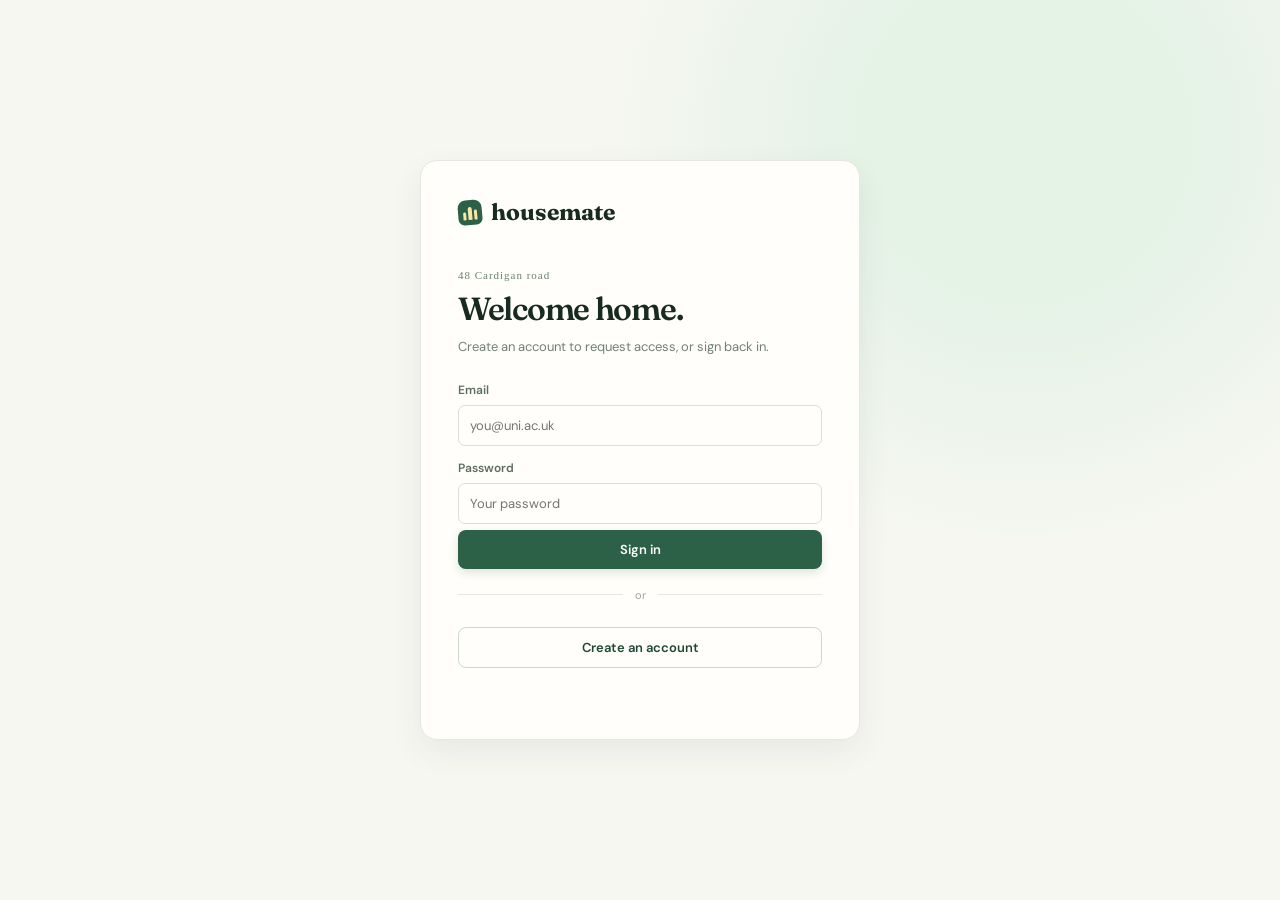
==== auth.html @ 1b007164 "working draft" ====
<!doctype html>
<html lang="en">
<head>
  <meta charset="UTF-8" /><meta name="viewport" content="width=device-width, initial-scale=1.0" />
  <title>Join Housemate</title>
  <link rel="preconnect" href="https://fonts.googleapis.com" /><link rel="preconnect" href="https://fonts.gstatic.com" crossorigin />
  <link href="https://fonts.googleapis.com/css2?family=DM+Sans:opsz,wght@9..40,400;9..40,500;9..40,600;9..40,700&family=Fraunces:opsz,wght@9..144,600;9..144,700&display=swap" rel="stylesheet" />
  <link rel="stylesheet" href="./styles.css" /><link rel="stylesheet" href="./auth.css" /><script src="./config.js"></script>
</head>
<body class="auth-body"><main class="auth-card">
  <a class="brand" href="./index.html"><span class="brand-mark"><i></i><i></i><i></i></span><span>housemate</span></a>
  <div id="authSetup" class="auth-message"><p class="eyebrow">DEMO MODE</p><h1>Add Supabase to get started.</h1><p>Paste your project URL and anon key into <code>config.js</code>, then return here to use real sign-up and sign-in.</p><a class="primary-button auth-link" href="./index.html">Explore the demo</a></div>
  <div id="authApp" hidden>
    <div id="authForm"><p class="eyebrow">48 Cardigan road</p><h1>Welcome home.</h1><p class="auth-intro">Create an account to request access, or sign back in.</p><form id="loginForm" class="auth-form"><label>Email<input required name="email" type="email" autocomplete="email" placeholder="you@uni.ac.uk" /></label><label>Password<input required name="password" type="password" autocomplete="current-password" placeholder="Your password" /></label><button class="primary-button full-width">Sign in</button></form><div class="auth-divider"><span>or</span></div><button id="showSignUp" class="secondary-button full-width">Create an account</button></div>
    <div id="signupForm" hidden><p class="eyebrow">REQUEST TO JOIN</p><h1>Meet the house.</h1><p class="auth-intro">Your request will be waiting for an admin to approve.</p><form id="registerForm" class="auth-form"><label>Your name<input required name="name" autocomplete="name" placeholder="e.g. Alex Taylor" /></label><label>University email<input required name="email" type="email" autocomplete="email" placeholder="you@uni.ac.uk" /></label><label>Create a password<input required name="password" type="password" minlength="8" autocomplete="new-password" placeholder="At least 8 characters" /></label><button class="primary-button full-width">Request access</button></form><button id="showLogin" class="text-button auth-back">Back to sign in</button></div>
    <div id="pendingView" hidden class="auth-message"><p class="eyebrow">REQUEST SENT</p><h1>Just a moment.</h1><p>Your account is waiting for a house admin to approve it. Once they do, sign in again and you’ll be straight in.</p><button id="logOut" class="secondary-button full-width">Sign out</button></div>
  </div><p class="auth-status" id="authStatus" role="status"></p>
</main><script type="module" src="./auth.js"></script></body></html>
---- styles.css ----
:root{--ink:#172b21;--muted:#718177;--paper:#f7f7f2;--card:#fffefa;--line:#e4e8e0;--green:#2d6147;--green-dark:#204734;--mint:#dff1e4;--yellow:#f8e7a6;--coral:#e68363;--shadow:0 12px 32px rgba(29,55,40,.07)}*{box-sizing:border-box}body{margin:0;background:var(--paper);color:var(--ink);font-family:"DM Sans",sans-serif;font-size:14px}.app-shell{min-height:100vh;display:flex}.sidebar{width:258px;background:#fffefa;border-right:1px solid var(--line);padding:27px 16px 17px;display:flex;flex-direction:column;position:fixed;inset:0 auto 0 0;z-index:2}.brand{font-family:Fraunces,serif;font-size:23px;font-weight:700;text-decoration:none;color:var(--ink);display:flex;align-items:center;gap:9px;padding:0 10px;margin-bottom:34px}.brand-mark{width:24px;height:25px;background:var(--green);border-radius:8px 8px 6px 6px;display:flex;align-items:end;gap:2px;padding:5px;transform:rotate(-5deg)}.brand-mark i{display:block;background:#f8e7a6;width:4px;border-radius:3px 3px 1px 1px}.brand-mark i:nth-child(1){height:8px}.brand-mark i:nth-child(2){height:13px}.brand-mark i:nth-child(3){height:10px}.house-switcher{display:flex;align-items:center;gap:10px;padding:11px 10px;background:#f5f7f1;border-radius:11px;margin:0 3px 25px}.house-switcher .house-icon{font-size:22px;color:var(--green)}.house-switcher div{flex:1}.house-switcher strong,.house-switcher small,.user-card strong,.user-card small{display:block}.house-switcher strong{font-size:13px}.house-switcher small,.user-card small{font-size:11px;color:var(--muted);margin-top:2px}.chevron{font-size:16px}.navigation{display:grid;gap:5px}.nav-link{color:#6b796f;text-decoration:none;display:flex;align-items:center;gap:12px;border-radius:9px;padding:11px 12px;font-weight:600}.nav-link>span{font-family:Georgia;font-size:20px;width:18px;text-align:center}.nav-link.active{color:var(--green-dark);background:#e7f3e9}.nav-link em{margin-left:auto;font-style:normal;font-family:"DM Mono";font-size:11px;background:#ecf0e8;border-radius:10px;padding:2px 6px;color:#69766d}.sidebar-bottom{margin-top:auto;display:grid;gap:13px}.plain-button{border:0;background:transparent;color:var(--muted);padding:8px 11px;text-align:left;font:inherit;cursor:pointer}.plain-button span{font-size:18px;vertical-align:-1px;margin-right:8px}.user-card{display:flex;align-items:center;gap:9px;background:#f5f6f1;border:1px solid #edf0e9;border-radius:10px;padding:9px;cursor:pointer;text-align:left;font-family:inherit}.user-card>span:nth-child(2){flex:1}.user-card strong{font-size:12px}.user-card b{font-size:16px;color:var(--muted)}.avatar{width:29px;height:29px;border:2px solid #fffefa;border-radius:50%;display:inline-grid;place-items:center;font-size:9px;font-weight:700;color:#284333}.avatar-me{background:#d6ebcf}.avatar-jm{background:#f5d7b6}.avatar-sk{background:#d9d4ef}.avatar-rc{background:#cae8e3}.main-content{margin-left:258px;width:calc(100% - 258px);min-height:100vh}.topbar{height:74px;border-bottom:1px solid var(--line);padding:0 49px;display:flex;align-items:center;justify-content:space-between;background:rgba(255,254,250,.6)}.date-label{font:12px "DM Mono";letter-spacing:.03em;color:#748076}.topbar-actions{display:flex;align-items:center;gap:13px}.icon-button,.help-button{border:0;background:transparent;color:var(--green);position:relative;font-family:inherit;font-size:20px;cursor:pointer}.icon-button span{position:absolute;width:6px;height:6px;border-radius:50%;background:var(--coral);right:2px;top:0}.help-button{font-size:13px;width:25px;height:25px;border:1px solid #ccd6cc;border-radius:50%}.mobile-menu{display:none}.page{display:none;padding:50px 49px 45px;max-width:1360px;margin:auto}.page.active{display:block}.page-heading{display:flex;justify-content:space-between;align-items:flex-start;margin-bottom:33px;gap:20px}.eyebrow{color:#698170;font:11px "DM Mono";letter-spacing:.09em;margin:0 0 10px}.page h1{font:600 39px/1.1 Fraunces,serif;letter-spacing:-.04em;margin:0 0 11px}.lede{color:var(--muted);font-size:15px;margin:0;line-height:1.5}.primary-button,.secondary-button{border:0;border-radius:8px;padding:11px 16px;font:600 13px "DM Sans";cursor:pointer;white-space:nowrap}.primary-button{background:var(--green);color:white;box-shadow:0 4px 8px rgba(34,78,55,.14)}.primary-button:hover{background:var(--green-dark)}.secondary-button{border:1px solid #ced9ce;background:#fffefa;color:var(--green-dark)}.summary-grid{display:grid;grid-template-columns:1.08fr 1fr 1fr;gap:17px;margin-bottom:28px}.summary-card,.panel{background:var(--card);border:1px solid var(--line);border-radius:13px;box-shadow:0 1px 0 rgba(31,57,41,.02)}.summary-card{padding:21px;min-height:169px}.balance-card{background:var(--green);color:#f8fbf4;border-color:var(--green)}.card-kicker{display:flex;justify-content:space-between;align-items:center;color:#78877e;font-size:12px;margin-bottom:20px}.balance-card .card-kicker{color:#c4dbc9}.card-kicker button{border:1px solid #a2bba8;background:transparent;color:#d8eddd;border-radius:50%;width:16px;height:16px;font:11px Georgia;padding:0}.summary-card>strong{font:600 30px Fraunces,serif;letter-spacing:-.03em}.summary-card>p{color:#79877e;margin:6px 0 13px;font-size:12px}.balance-card p{color:#d4e5d6}.balance-card p b{color:#fff}.mini-people{display:flex;align-items:center;padding-top:3px}.mini-people .avatar{margin-right:-7px;border-color:var(--green)}.mini-people small{font-size:11px;color:#c4dbc9;margin-left:14px}.task-summary{display:flex;gap:12px;align-items:center;margin:0 0 19px}.task-icon{width:36px;height:36px;border-radius:10px;display:grid;place-items:center;font-size:18px;background:#eef4ed}.task-summary strong{font-size:14px}.task-summary p{font-size:12px;color:var(--muted);margin:3px 0}.text-button{border:0;background:transparent;color:var(--green);padding:0;font:600 12px "DM Sans";cursor:pointer}.text-button span{font-size:16px;margin-left:3px}.status-pill{font:11px "DM Mono";padding:4px 7px;border-radius:4px}.amber{background:#fff3c9;color:#826d18}.pot-mark{color:var(--green);font-size:20px}.progress{width:100%;height:5px;background:#e7ece5;border-radius:10px;overflow:hidden;margin-top:15px}.progress i{display:block;background:#83b68b;height:100%;border-radius:inherit}.progress-label{color:#849187;font-size:10px;display:block;margin-top:6px}.content-grid{display:grid;grid-template-columns:1.17fr .83fr;gap:19px}.panel{padding:23px}.panel-heading{display:flex;align-items:flex-start;justify-content:space-between;margin-bottom:18px}.panel-heading h2{font:600 19px Fraunces,serif;letter-spacing:-.03em;margin:0 0 5px}.panel-heading p{font-size:12px;color:var(--muted);margin:0}.rota-list{display:grid}.rota-item{display:grid;grid-template-columns:38px 1fr auto;gap:11px;align-items:center;border-top:1px solid #edf0ea;padding:12px 0}.rota-item:first-child{border-top:0;padding-top:2px}.rota-checkbox{width:20px;height:20px;border-radius:6px;border:1.5px solid #bdcbbd;background:#fff;cursor:pointer;color:white;display:grid;place-items:center;font-size:12px}.rota-checkbox.done{background:#73a77b;border-color:#73a77b}.rota-item strong{font-size:13px}.rota-item small{color:var(--muted);display:block;margin-top:3px;font-size:11px}.rota-item .due-label{font:10px "DM Mono";color:#819086}.activity-list{display:grid;gap:0}.activity-item{display:grid;grid-template-columns:30px 1fr;gap:9px;padding:8px 0}.activity-symbol{width:27px;height:27px;border-radius:50%;background:#edf3e9;display:grid;place-items:center;font-size:12px;color:var(--green)}.activity-item p{margin:0;color:#627267;font-size:12px;line-height:1.45}.activity-item b{color:var(--ink)}.activity-item small{color:#98a299;font-size:10px;display:block;margin-top:2px}.welcome-strip{margin-top:23px;background:#f8ecb9;border:1px solid #f2e2a6;border-radius:11px;padding:14px 17px;display:flex;align-items:center;gap:12px}.strip-illustration{width:38px;height:38px;border-radius:50%;background:#fff7d8;display:grid;place-items:center;font-size:18px;color:#a98526}.welcome-strip div:nth-child(2){flex:1}.welcome-strip strong{font:600 13px Fraunces,serif}.welcome-strip p{margin:3px 0 0;font-size:11px;color:#826e32}.close-strip{border:0;background:transparent;font-size:20px;color:#927c3c;cursor:pointer}.rota-board{padding-bottom:13px}.week-actions{display:flex;gap:6px}.week-actions button{background:#fffefa;border:1px solid var(--line);border-radius:6px;padding:5px 8px;color:var(--green);font:11px "DM Sans"}.week-actions .today-btn{padding:5px 10px}.rota-board-grid{display:grid;grid-template-columns:repeat(4,1fr);gap:12px}.rota-column{background:#f7f9f5;border-radius:10px;padding:13px;min-height:210px}.rota-column h3{font-size:12px;margin:0 0 12px;color:#46614e}.rota-task{background:white;border:1px solid #e3e9e1;border-radius:8px;padding:10px;margin-top:8px;cursor:pointer;transition:.15s}.rota-task:hover{border-color:#94b89b;transform:translateY(-1px)}.rota-task.done{opacity:.55;text-decoration:line-through}.rota-task strong{display:block;font-size:12px;margin-bottom:7px}.rota-task span{display:flex;align-items:center;gap:5px;color:#738077;font-size:10px}.tiny-avatar{width:18px;height:18px;font-size:6px}.how-it-works{margin-top:20px;background:#e5f2e8;border-radius:10px;padding:16px 18px;display:flex;gap:12px;align-items:center}.how-it-works>span{font-size:20px;color:var(--green)}.how-it-works strong{font-size:13px}.how-it-works p{margin:3px 0 0;color:#66806d;font-size:12px}.expense-summary{display:grid;grid-template-columns:repeat(3,1fr);gap:17px;margin-bottom:25px}.expense-summary article{background:#fffefa;border:1px solid var(--line);border-radius:10px;padding:16px 19px;display:grid;gap:4px}.expense-summary span,.expense-summary small{font-size:11px;color:var(--muted)}.expense-summary strong{font:600 25px Fraunces,serif}.expense-table{border-top:1px solid #ebeee8}.expense-row{display:grid;grid-template-columns:39px 1.5fr 1fr .6fr .6fr;align-items:center;gap:10px;border-bottom:1px solid #edf0ea;padding:13px 2px}.expense-icon{height:30px;width:30px;border-radius:8px;display:grid;place-items:center;background:#e6f1e6;font-size:15px}.expense-name strong{font-size:13px}.expense-name small,.expense-row .expense-date{color:var(--muted);font-size:11px;display:block;margin-top:2px}.expense-row .expense-date{margin:0}.expense-cost{font:500 13px "DM Mono";justify-self:end}.expense-status{justify-self:end;font:10px "DM Mono";background:#eaf4e9;color:#477353;padding:4px 6px;border-radius:4px}.settle-card{margin-top:20px;display:flex;align-items:center;gap:13px;background:#e7f2ea;border:1px solid #d4e7d7;border-radius:12px;padding:18px 20px}.settle-icon{width:36px;height:36px;border-radius:10px;background:#fffefa;color:var(--green);display:grid;place-items:center;font:20px Fraunces}.settle-card div:nth-child(2){flex:1}.settle-card h3{margin:0;font:600 15px Fraunces}.settle-card p{margin:4px 0 0;font-size:12px;color:#66806d}.people-list,.pending-panel>div{border-top:1px solid #ebeee8}.person-row{display:grid;grid-template-columns:42px 1fr auto auto;gap:10px;align-items:center;padding:14px 2px;border-bottom:1px solid #edf0ea}.person-row strong{font-size:13px}.person-row small{display:block;color:var(--muted);font-size:11px;margin-top:2px}.admin-badge{font:10px "DM Mono";color:#4a7255;background:#e7f2e8;border-radius:4px;padding:4px 6px}.person-balance{font:12px "DM Mono";color:#607166}.pending-panel{margin-top:20px}.request-count{font:10px "DM Mono";background:#f7e7aa;color:#836e23;border-radius:10px;padding:3px 6px}.pending-row{display:flex;align-items:center;gap:11px;padding:14px 2px;border-bottom:1px solid #edf0ea}.pending-row>div:nth-child(2){flex:1}.pending-row strong{font-size:13px}.pending-row small{display:block;color:var(--muted);font-size:11px;margin-top:2px}.approve-button,.decline-button{font:600 11px "DM Sans";border-radius:6px;padding:7px 9px;cursor:pointer}.approve-button{color:#fff;background:var(--green);border:1px solid var(--green)}.decline-button{color:#6c786e;background:white;border:1px solid #d8dfd7;margin-left:4px}.modal{border:0;border-radius:15px;padding:0;width:min(440px,calc(100% - 30px));box-shadow:0 25px 60px rgba(11,35,20,.25)}.modal::backdrop{background:rgba(22,43,33,.45);backdrop-filter:blur(2px)}.modal form{padding:26px}.modal-heading{display:flex;justify-content:space-between;margin-bottom:22px}.modal-heading h2{font:600 25px Fraunces;margin:0;letter-spacing:-.03em}.modal-close{border:0;background:#f0f3ee;border-radius:50%;width:27px;height:27px;font-size:20px;color:#637066;cursor:pointer}.modal label{display:grid;gap:7px;font-size:12px;color:#5e6d62;font-weight:600;margin-top:14px}.modal input,.modal select{width:100%;border:1px solid #d9e0d7;border-radius:7px;background:#fffefa;padding:10px;font:13px "DM Sans";color:var(--ink);outline-color:#80a686}.field-row{display:grid;grid-template-columns:1fr 1fr;gap:11px}.modal fieldset{margin:18px 0;border:0;padding:0}.modal legend{font-size:12px;font-weight:600;color:#5e6d62;margin-bottom:9px}.split-members{display:grid;grid-template-columns:1fr 1fr;gap:8px}.split-members label{margin:0;display:flex;gap:7px;align-items:center;font-size:12px;font-weight:400}.split-members input{width:auto;accent-color:var(--green)}.full-width{width:100%;margin-top:6px}.account-copy{color:var(--muted);line-height:1.55;font-size:13px}.toast{position:fixed;left:50%;bottom:24px;transform:translate(-50%,20px);background:#1f4834;color:#fff;padding:11px 15px;border-radius:8px;font-size:13px;opacity:0;transition:.2s;pointer-events:none;z-index:5}.toast.show{transform:translate(-50%,0);opacity:1}@media(max-width:850px){.sidebar{transform:translateX(-100%);transition:.2s}.sidebar.open{transform:translateX(0);box-shadow:20px 0 40px rgba(0,0,0,.1)}.main-content{margin-left:0;width:100%}.mobile-menu{display:block;border:0;background:transparent;font-size:20px;color:var(--green)}.topbar{padding:0 20px}.page{padding:34px 20px}.summary-grid,.content-grid{grid-template-columns:1fr}.rota-board-grid{grid-template-columns:repeat(2,1fr)}}@media(max-width:560px){.page-heading{display:grid}.primary-button,.secondary-button{justify-self:start}.summary-grid{gap:11px}.expense-summary{gap:8px}.expense-summary article{padding:12px}.expense-summary strong{font-size:20px}.expense-row{grid-template-columns:36px 1fr auto}.expense-row .expense-date,.expense-status{display:none}.rota-board-grid{grid-template-columns:1fr}.settle-card{align-items:flex-start;flex-wrap:wrap}.settle-card .secondary-button{margin-left:49px}.person-row{grid-template-columns:38px 1fr auto}.person-balance{display:none}.topbar{height:60px}.page h1{font-size:33px}}
---- auth.css ----
.auth-body{min-height:100vh;display:grid;place-items:center;padding:25px;background:radial-gradient(circle at 80% 15%,#e5f2e6 0 13%,transparent 34%),var(--paper)}.auth-card{width:min(440px,100%);background:#fffefa;border:1px solid var(--line);border-radius:17px;padding:37px;box-shadow:var(--shadow)}.auth-card .brand{margin:0 0 43px;padding:0}.auth-card h1{font:600 32px/1.1 Fraunces,serif;letter-spacing:-.04em;margin:0 0 11px}.auth-intro,.auth-message p{margin:0;color:var(--muted);font-size:13px;line-height:1.6}.auth-form{margin-top:24px}.auth-form label{display:grid;gap:7px;font-size:12px;color:#5e6d62;font-weight:600;margin-top:14px}.auth-form input{width:100%;border:1px solid #d9e0d7;border-radius:7px;background:#fffefa;padding:11px;font:13px "DM Sans";color:var(--ink);outline-color:#80a686}.auth-divider{display:flex;align-items:center;gap:12px;color:#9ca69e;font-size:11px;margin:19px 0}.auth-divider:before,.auth-divider:after{content:"";height:1px;background:#e5e9e2;flex:1}.auth-back{margin-top:20px}.auth-message .auth-link{display:inline-block;text-decoration:none;margin-top:23px}.auth-status{min-height:18px;margin:16px 0 0;color:#a3563d;font-size:12px;text-align:center}.auth-card code{font-family:"DM Mono";font-size:11px;background:#f0f4ed;padding:2px 4px;border-radius:3px}
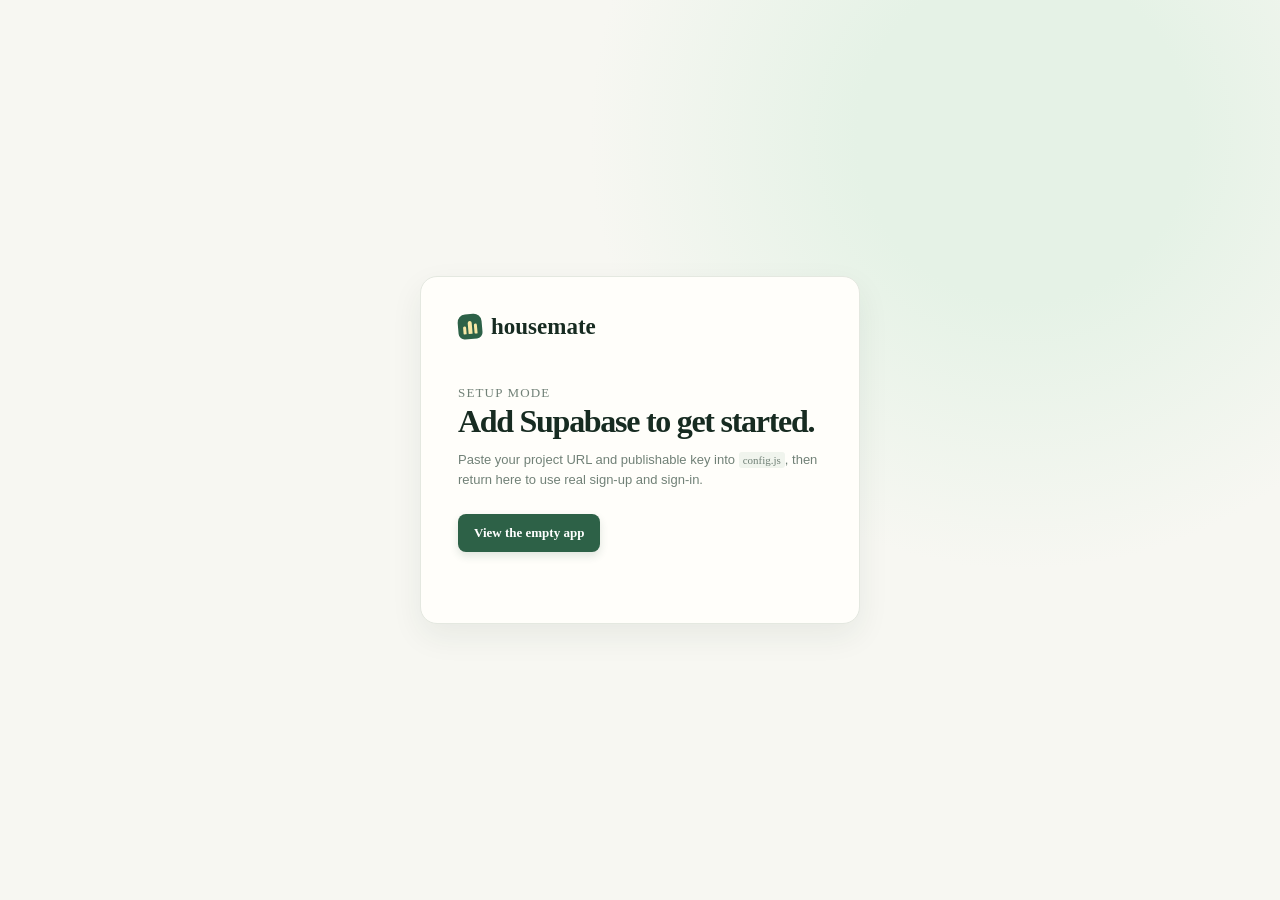
==== commit 68dfdafe: "working prototype" ====
--- a/auth.html
+++ b/auth.html
@@ -2,6 +2,7 @@
 <html lang="en">
 <head>
   <meta charset="UTF-8" /><meta name="viewport" content="width=device-width, initial-scale=1.0" />
+  <meta http-equiv="Content-Security-Policy" content="default-src 'self'; script-src 'self' https://esm.sh; style-src 'self' https://fonts.googleapis.com; font-src 'self' https://fonts.gstatic.com; connect-src 'self' https://*.supabase.co wss://*.supabase.co https://esm.sh; img-src 'self' data:; object-src 'none'; base-uri 'self'; form-action 'self'" />
   <title>Join Housemate</title>
   <link rel="preconnect" href="https://fonts.googleapis.com" /><link rel="preconnect" href="https://fonts.gstatic.com" crossorigin />
   <link href="https://fonts.googleapis.com/css2?family=DM+Sans:opsz,wght@9..40,400;9..40,500;9..40,600;9..40,700&family=Fraunces:opsz,wght@9..144,600;9..144,700&display=swap" rel="stylesheet" />
@@ -9,10 +10,10 @@
 </head>
 <body class="auth-body"><main class="auth-card">
   <a class="brand" href="./index.html"><span class="brand-mark"><i></i><i></i><i></i></span><span>housemate</span></a>
-  <div id="authSetup" class="auth-message"><p class="eyebrow">DEMO MODE</p><h1>Add Supabase to get started.</h1><p>Paste your project URL and anon key into <code>config.js</code>, then return here to use real sign-up and sign-in.</p><a class="primary-button auth-link" href="./index.html">Explore the demo</a></div>
+  <div id="authSetup" class="auth-message"><p class="eyebrow">SETUP MODE</p><h1>Add Supabase to get started.</h1><p>Paste your project URL and publishable key into <code>config.js</code>, then return here to use real sign-up and sign-in.</p><a class="primary-button auth-link" href="./index.html">View the empty app</a></div>
   <div id="authApp" hidden>
-    <div id="authForm"><p class="eyebrow">48 Cardigan road</p><h1>Welcome home.</h1><p class="auth-intro">Create an account to request access, or sign back in.</p><form id="loginForm" class="auth-form"><label>Email<input required name="email" type="email" autocomplete="email" placeholder="you@uni.ac.uk" /></label><label>Password<input required name="password" type="password" autocomplete="current-password" placeholder="Your password" /></label><button class="primary-button full-width">Sign in</button></form><div class="auth-divider"><span>or</span></div><button id="showSignUp" class="secondary-button full-width">Create an account</button></div>
-    <div id="signupForm" hidden><p class="eyebrow">REQUEST TO JOIN</p><h1>Meet the house.</h1><p class="auth-intro">Your request will be waiting for an admin to approve.</p><form id="registerForm" class="auth-form"><label>Your name<input required name="name" autocomplete="name" placeholder="e.g. Alex Taylor" /></label><label>University email<input required name="email" type="email" autocomplete="email" placeholder="you@uni.ac.uk" /></label><label>Create a password<input required name="password" type="password" minlength="8" autocomplete="new-password" placeholder="At least 8 characters" /></label><button class="primary-button full-width">Request access</button></form><button id="showLogin" class="text-button auth-back">Back to sign in</button></div>
+    <div id="authForm"><p class="eyebrow" data-house-name>Your house</p><h1>Welcome home.</h1><p class="auth-intro">Create an account to request access, or sign back in.</p><form id="loginForm" class="auth-form"><label>Email<input required name="email" type="email" autocomplete="email" placeholder="you@uni.ac.uk" /></label><label>Password<input required name="password" type="password" autocomplete="current-password" placeholder="Your password" /></label><button class="primary-button full-width">Sign in</button></form><div class="auth-divider"><span>or</span></div><button id="showSignUp" class="secondary-button full-width">Create an account</button></div>
+    <div id="signupForm" hidden><p class="eyebrow">REQUEST TO JOIN</p><h1>Meet the house.</h1><p class="auth-intro">Your request will be waiting for an admin to approve.</p><form id="registerForm" class="auth-form"><label>Your name<input required name="name" minlength="2" maxlength="60" autocomplete="name" placeholder="Your name" /></label><label>email<input required name="email" type="email" autocomplete="email" placeholder="you@example.com" /></label><label>Create a password<input required name="password" type="password" minlength="8" autocomplete="new-password" placeholder="At least 8 characters" /></label><button class="primary-button full-width">Request access</button></form><button id="showLogin" class="text-button auth-back">Back to sign in</button></div>
     <div id="pendingView" hidden class="auth-message"><p class="eyebrow">REQUEST SENT</p><h1>Just a moment.</h1><p>Your account is waiting for a house admin to approve it. Once they do, sign in again and you’ll be straight in.</p><button id="logOut" class="secondary-button full-width">Sign out</button></div>
   </div><p class="auth-status" id="authStatus" role="status"></p>
 </main><script type="module" src="./auth.js"></script></body></html>
